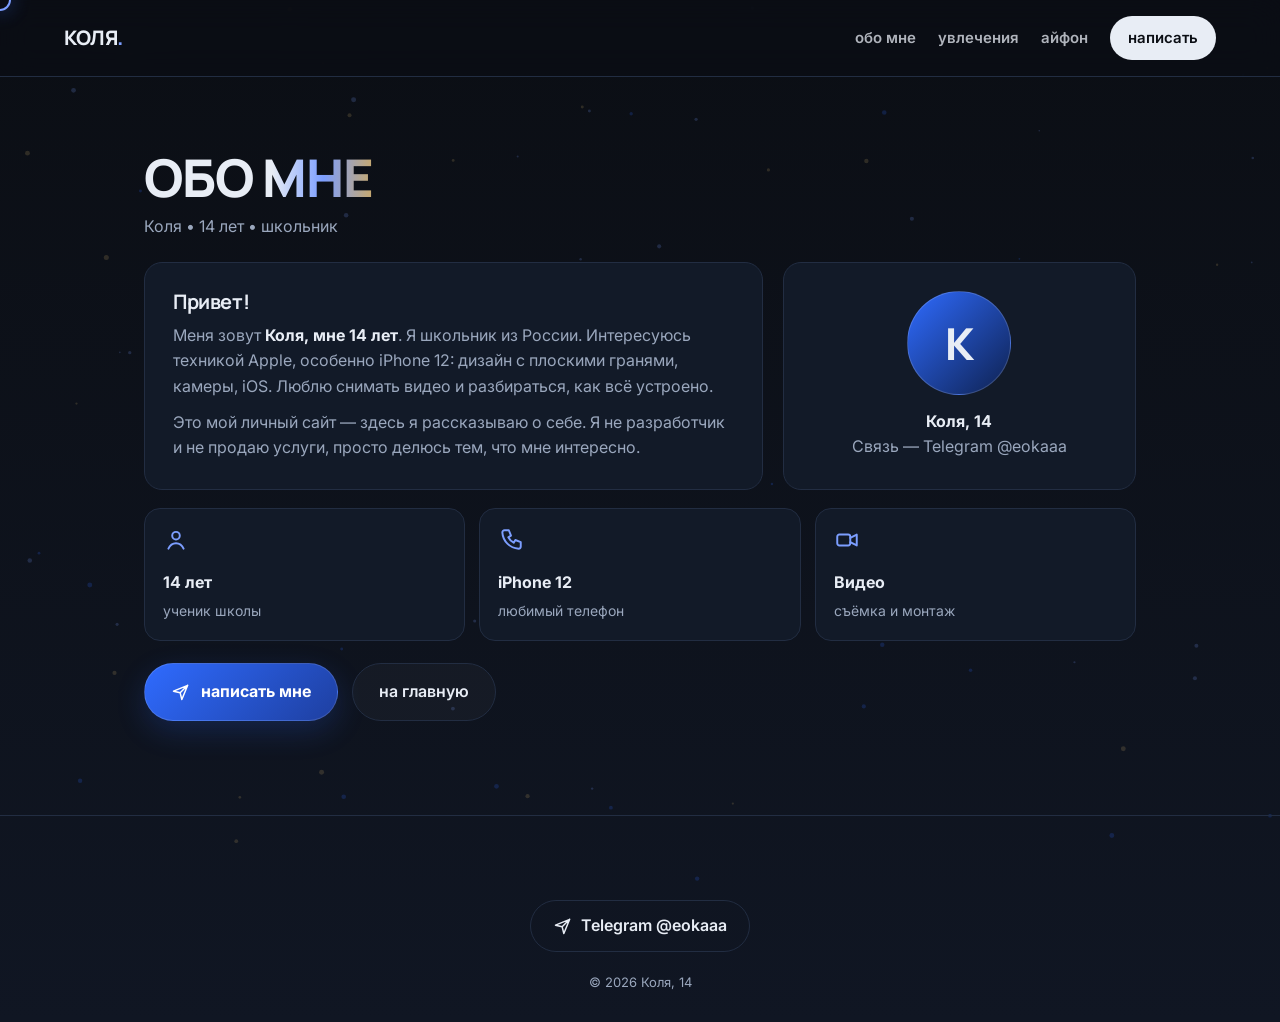
==== about/index.html @ 7e7d18f6 "Kolin site: personal site with iPhone 12 intro, pretty urls, 404, vercel ready" ====
<!DOCTYPE html>
<html lang="ru">
<head>
<meta charset="UTF-8">
<meta name="viewport" content="width=device-width,initial-scale=1">
<title>Обо мне — Коля, 14</title>
<meta name="description" content="Коля, 14 лет: школьник, люблю iPhone 12. Связь — Telegram @eokaaa.">
<link rel="icon" href="/favicon.svg" type="image/svg+xml">
<link href="https://fonts.googleapis.com/css2?family=Manrope:wght@500;700;800&family=Inter:wght@400;500;600&display=swap" rel="stylesheet">
<link rel="stylesheet" href="/assets/css/base.css">
<link rel="stylesheet" href="/assets/css/pages.css">
</head>
<body>
<canvas id="particles"></canvas>
<div class="cursor" id="cursor"></div>
<header class="site-header">
<a class="logo" href="/">КОЛЯ<span>.</span></a>
<nav class="site-nav">
<a data-nav href="/about">обо мне</a>
<a data-nav href="/projects">увлечения</a>
<a data-nav href="/iphone">айфон</a>
<a data-nav href="/contact" class="cta">написать</a>
</nav></header>
<main class="page">
<h1>ОБО <span class="grad">МНЕ</span></h1>
<p class="sec-sub">Коля • 14 лет • школьник</p>
<div class="grid2">
<div class="glass"><h4>Привет!</h4>
<p>Меня зовут <b>Коля, мне 14 лет</b>. Я школьник из России. Интересуюсь техникой Apple, особенно iPhone 12: дизайн с плоскими гранями, камеры, iOS. Люблю снимать видео и разбираться, как всё устроено.</p>
<p style="margin-top:10px">Это мой личный сайт — здесь я рассказываю о себе. Я не разработчик и не продаю услуги, просто делюсь тем, что мне интересно.</p>
</div>
<div class="glass photo-card"><div class="ava">К</div><p><b>Коля, 14</b></p><p>Связь — Telegram @eokaaa</p></div>
</div>
<div class="facts">
<div class="fact"><svg><use href="/assets/icons.svg#i-user"/></svg><b>14 лет</b><p>ученик школы</p></div>
<div class="fact"><svg><use href="/assets/icons.svg#i-phone"/></svg><b>iPhone 12</b><p>любимый телефон</p></div>
<div class="fact"><svg><use href="/assets/icons.svg#i-video"/></svg><b>Видео</b><p>съёмка и монтаж</p></div>
</div>
<div class="hero-btns"><a class="b1" href="https://t.me/eokaaa"><svg class="icon"><use href="/assets/icons.svg#i-tg"/></svg>написать мне</a><a class="b2" href="/">на главную</a></div>
</main>
<footer class="site-footer"><div class="socials"><a href="https://t.me/eokaaa"><svg class="icon"><use href="/assets/icons.svg#i-tg"/></svg>Telegram @eokaaa</a></div>
<p>© <span data-year>2026</span> Коля, 14</p></footer>
<script src="/assets/js/common.js" defer></script>
</body></html>
---- assets/css/base.css ----
/* ============ BASE : солидная гамма + типографика ============ */
:root{
  --bg:#0B0E14;
  --bg2:#101623;
  --ink:#E8EDF5;
  --muted:#9AA7BD;
  --accent:#2F6BFF;
  --accent2:#7C9EFF;
  --gold:#C9A96A;
  --card:#121A28;
  --line:#222D42;
  --radius:18px;
  --font-display:'Manrope',sans-serif;
  --font-body:'Inter',sans-serif;
}
*{margin:0;padding:0;box-sizing:border-box}
html{scroll-behavior:smooth}
body{background:linear-gradient(180deg,var(--bg),var(--bg2));color:var(--ink);font-family:var(--font-body);overflow-x:hidden;min-height:100vh;line-height:1.6}
h1,h2,h3,h4,.logo,.hero h2,.intro-title{font-family:var(--font-display);letter-spacing:-.02em;line-height:1.1}
a{color:inherit}
img,svg{max-width:100%}
::selection{background:var(--accent);color:#fff}
.icon{width:1.25em;height:1.25em;vertical-align:-.25em;flex:none}
.app svg,.dock svg,.specs svg,.notif svg{width:22px;height:22px}
#particles{position:fixed;inset:0;z-index:1;opacity:.35;pointer-events:none}
.cursor{position:fixed;width:22px;height:22px;border:2px solid var(--accent2);border-radius:50%;pointer-events:none;z-index:9999;transform:translate(-50%,-50%);box-shadow:0 0 20px #2F6BFF55}
@media(pointer:coarse){.cursor{display:none}}
.site-header{position:sticky;top:0;z-index:50;display:flex;justify-content:space-between;align-items:center;padding:16px 5vw;background:#0B0E14d9;backdrop-filter:blur(16px);border-bottom:1px solid var(--line)}
.logo{font-weight:800;font-size:20px;text-decoration:none}
.logo span{color:var(--accent2)}
.site-nav{display:flex;gap:22px;align-items:center}
.site-nav a{color:var(--ink);text-decoration:none;opacity:.75;font-weight:600;font-size:15px}
.site-nav a:hover,.site-nav a.active{opacity:1;color:var(--accent2)}
.cta{background:#E8EDF5!important;color:#0B0E14!important;padding:10px 18px;border-radius:100px;font-weight:700;opacity:1!important}
.b1{display:inline-flex;align-items:center;gap:10px;background:linear-gradient(135deg,#2F6BFF,#1E3FA0);padding:15px 26px;border-radius:100px;color:#fff;text-decoration:none;font-weight:700;border:1px solid #ffffff22;cursor:pointer;box-shadow:0 10px 30px #2F6BFF33}
.b1:hover{filter:brightness(1.08)}
.b2{display:inline-flex;align-items:center;gap:10px;border:1px solid var(--line);padding:15px 26px;border-radius:100px;color:var(--ink);text-decoration:none;font-weight:600;background:#ffffff08}
.b2:hover{border-color:var(--accent2)}
.site-footer{padding:64px 5vw 30px;text-align:center;border-top:1px solid var(--line);position:relative;z-index:2}
.socials{display:flex;gap:12px;justify-content:center;margin:20px 0;flex-wrap:wrap}
.socials a{display:inline-flex;align-items:center;gap:8px;border:1px solid var(--line);padding:12px 22px;border-radius:100px;color:var(--ink);text-decoration:none;font-weight:600}
.socials a:hover{background:#E8EDF5;color:#0B0E14;border-color:#E8EDF5}
.site-footer p{color:var(--muted);font-size:13px}
.sec-sub{color:var(--muted);margin:-12px 0 22px}
.grad{background:linear-gradient(92deg,#E8EDF5 10%,#7C9EFF 55%,#C9A96A 100%);-webkit-background-clip:text;background-clip:text;color:transparent}
---- assets/css/pages.css ----
/* ============ PAGES : спокойные секции ============ */
#site{position:relative;z-index:2;opacity:0;visibility:hidden}
.page{position:relative;z-index:2;padding:72px 5vw;max-width:1120px;margin:0 auto}
.page h1,.page h3,section h3{font-size:clamp(30px,4.6vw,52px);margin-bottom:20px;font-weight:800}
.hero{padding:84px 5vw 30px;min-height:80vh;position:relative;z-index:2;max-width:1120px;margin:0 auto}
.hero-badge{display:inline-flex;align-items:center;gap:8px;border:1px solid var(--line);background:#ffffff08;padding:8px 16px;border-radius:100px;font-size:13px;margin-bottom:22px;color:var(--muted)}
.hero-badge i{width:8px;height:8px;border-radius:50%;background:var(--gold);display:inline-block}
.hero h2{font-size:clamp(44px,8vw,104px);font-weight:800}
.typed-wrap{font-size:20px;margin:18px 0;min-height:32px;color:var(--muted)}
.typed-wrap #typed{color:var(--ink);font-weight:600}
.caret{animation:blink 1s infinite}
@keyframes blink{50%{opacity:0}}
.hero-btns{display:flex;gap:14px;margin:22px 0;flex-wrap:wrap}
.marquee{margin-top:56px;border-top:1px solid var(--line);border-bottom:1px solid var(--line);overflow:hidden;white-space:nowrap;padding:14px 0;font-family:var(--font-display);color:var(--muted);font-weight:700;letter-spacing:.08em;font-size:14px}
.marquee-inner{display:inline-block;animation:mq 18s linear infinite}
@keyframes mq{to{transform:translateX(-50%)}}
section{padding:64px 5vw;position:relative;z-index:2;max-width:1120px;margin:0 auto}
.grid2{display:grid;grid-template-columns:1.4fr .8fr;gap:20px}
.glass{background:var(--card);border:1px solid var(--line);border-radius:var(--radius);padding:28px}
.glass h4{margin-bottom:10px;font-size:20px}
.glass p{color:var(--muted)}
.glass p b,.glass b{color:var(--ink)}
.stats{display:flex;gap:26px;margin-top:20px;flex-wrap:wrap}
.stats b{font-size:30px;display:block;color:var(--ink)}
.stats span{color:var(--muted);font-size:13px}
.photo-card{text-align:center}
.ava{width:104px;height:104px;margin:0 auto 14px;border-radius:50%;background:linear-gradient(135deg,#2F6BFF,#0E2150);border:1px solid #ffffff2a;display:flex;align-items:center;justify-content:center;font-size:44px;font-weight:800;font-family:var(--font-display)}
.facts{display:grid;grid-template-columns:repeat(auto-fit,minmax(210px,1fr));gap:14px;margin-top:18px}
.fact{background:var(--card);border:1px solid var(--line);border-radius:16px;padding:18px}
.fact svg{width:26px;height:26px;color:var(--accent2)}
.fact b{display:block;margin:10px 0 4px}
.fact p{color:var(--muted);font-size:14px}
.proj-grid{display:grid;grid-template-columns:repeat(auto-fit,minmax(260px,1fr));gap:18px}
.proj{background:var(--card);border:1px solid var(--line);border-radius:18px;padding:22px;transition:.3s}
.proj:hover{transform:translateY(-6px);border-color:var(--accent2)}
.proj-img{height:120px;border-radius:14px;display:flex;align-items:center;justify-content:center;margin-bottom:14px;background:linear-gradient(135deg,#16233D,#0B0E14);border:1px solid var(--line)}
.proj-img svg{width:44px;height:44px;color:var(--accent2)}
.p2 svg{color:var(--gold)}
.p3 svg{color:#9AA7BD}
.proj b{font-size:18px}
.proj p{color:var(--muted);font-size:15px;margin-top:6px}
.iphone-sec{background:linear-gradient(180deg,transparent,#2F6BFF14,transparent);max-width:none}
.iphone-sec-inner{max-width:1120px;margin:0 auto}
.showcase{display:grid;grid-template-columns:auto 1fr;gap:40px;align-items:center}
.dots{display:flex;gap:12px;margin:12px 0 18px}
.dots button{width:36px;height:36px;border-radius:50%;background:var(--cc);border:2px solid #ffffff33;cursor:pointer}
.dots button.active{border-color:#fff;box-shadow:0 0 0 3px #ffffff22}
.specs{list-style:none;margin-bottom:18px;line-height:2.1;color:var(--muted)}
.specs li{display:flex;align-items:center;gap:10px}
.specs svg{color:var(--accent2)}
.specs b{color:var(--ink);font-weight:600}
.err-page{min-height:100vh;display:flex;align-items:center;justify-content:center;position:relative;z-index:2;padding:40px 5vw;text-align:center}
.err-card{max-width:700px}
.err-code{font-family:var(--font-display);font-size:clamp(84px,18vw,190px);font-weight:800;line-height:1;color:#E8EDF5;letter-spacing:-.04em}
.err-phone{display:flex;justify-content:center;margin:10px 0}
.err-phone svg{width:72px;height:72px;color:var(--gold)}
.err-card h1{font-size:clamp(24px,3.6vw,38px);margin:10px 0}
.err-card p{color:var(--muted);margin-bottom:24px}
.err-actions{display:flex;gap:12px;justify-content:center;flex-wrap:wrap}
.tg-card{display:flex;align-items:center;gap:16px;justify-content:center;background:var(--card);border:1px solid var(--line);border-radius:var(--radius);padding:22px;max-width:520px;margin:24px auto;text-align:left}
.tg-card svg{width:40px;height:40px;color:var(--accent2)}
.tg-card small{color:var(--muted);display:block}
.tg-card a{font-size:20px;font-weight:800;text-decoration:none}
.tg-card a:hover{color:var(--accent2)}
@media(max-width:800px){
  .grid2,.showcase{grid-template-columns:1fr}
  .site-nav a:not(.cta){display:none}
}
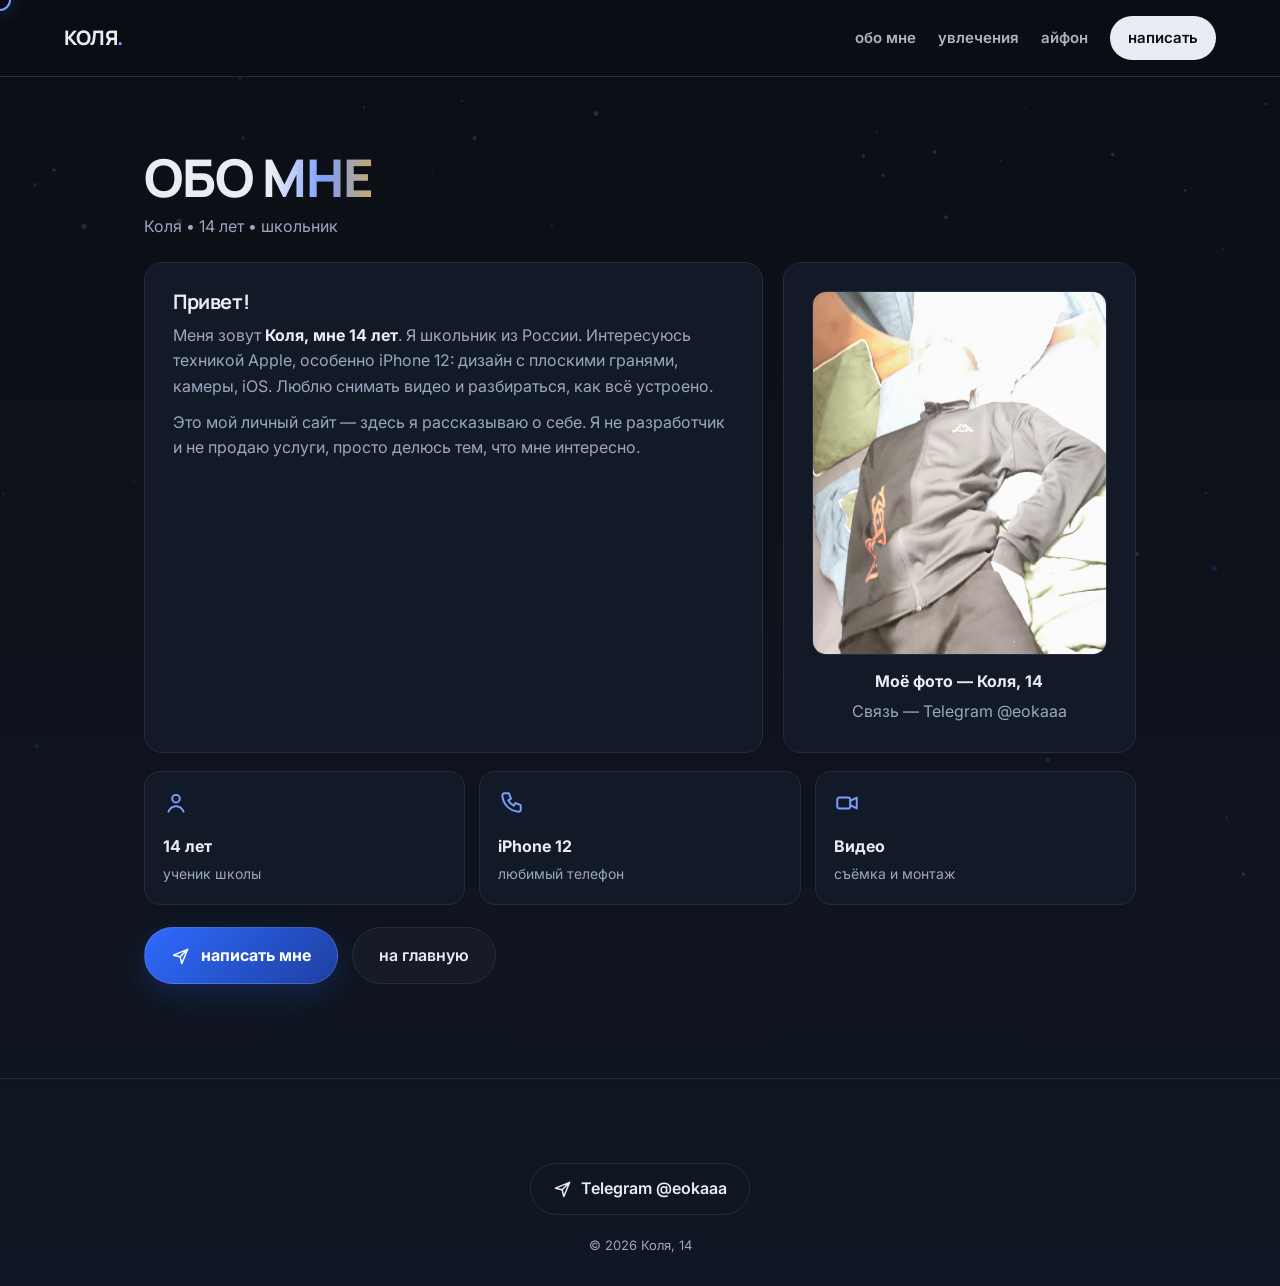
==== commit e9c91ea0: "3D iPhone arena Android vs RTX 5090 + photo Kolya" ====
--- a/about/index.html
+++ b/about/index.html
@@ -29,7 +29,7 @@
 <p>Меня зовут <b>Коля, мне 14 лет</b>. Я школьник из России. Интересуюсь техникой Apple, особенно iPhone 12: дизайн с плоскими гранями, камеры, iOS. Люблю снимать видео и разбираться, как всё устроено.</p>
 <p style="margin-top:10px">Это мой личный сайт — здесь я рассказываю о себе. Я не разработчик и не продаю услуги, просто делюсь тем, что мне интересно.</p>
 </div>
-<div class="glass photo-card"><div class="ava">К</div><p><b>Коля, 14</b></p><p>Связь — Telegram @eokaaa</p></div>
+<div class="glass photo-card"><img class="my-photo" src="/assets/img/kolya.jpg" alt="Моё фото — Коля, 14" loading="lazy"><p><b>Моё фото — Коля, 14</b></p><p>Связь — Telegram @eokaaa</p></div>
 </div>
 <div class="facts">
 <div class="fact"><svg><use href="/assets/icons.svg#i-user"/></svg><b>14 лет</b><p>ученик школы</p></div>
--- a/assets/css/pages.css
+++ b/assets/css/pages.css
@@ -23,7 +23,9 @@
 .stats{display:flex;gap:26px;margin-top:20px;flex-wrap:wrap}
 .stats b{font-size:30px;display:block;color:var(--ink)}
 .stats span{color:var(--muted);font-size:13px}
-.photo-card{text-align:center}
+.photo-card{text-align:center;overflow:hidden}
+.my-photo{display:block;width:100%;max-height:380px;object-fit:cover;border-radius:14px;border:1px solid var(--line);margin-bottom:14px;background:#0B0E14}
+.photo-card p{margin-top:4px}
 .ava{width:104px;height:104px;margin:0 auto 14px;border-radius:50%;background:linear-gradient(135deg,#2F6BFF,#0E2150);border:1px solid #ffffff2a;display:flex;align-items:center;justify-content:center;font-size:44px;font-weight:800;font-family:var(--font-display)}
 .facts{display:grid;grid-template-columns:repeat(auto-fit,minmax(210px,1fr));gap:14px;margin-top:18px}
 .fact{background:var(--card);border:1px solid var(--line);border-radius:16px;padding:18px}
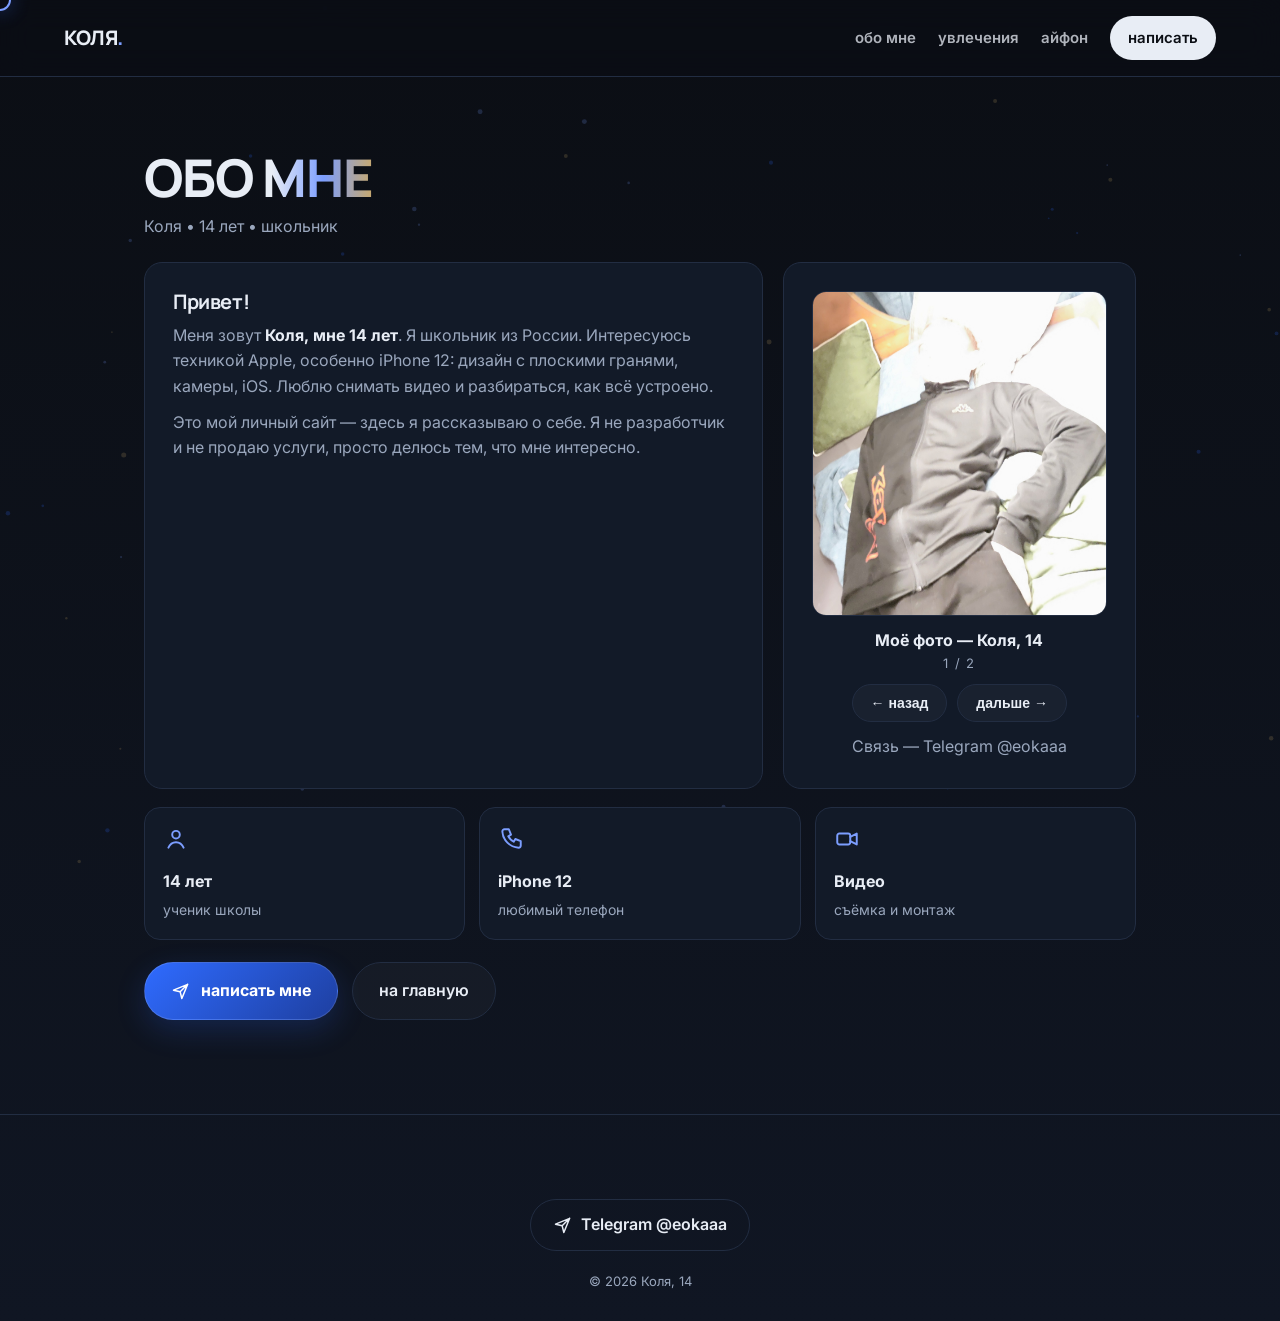
==== commit 7aae5463: "Photo switcher: kolya-2 + prev/next in My photo" ====
--- a/about/index.html
+++ b/about/index.html
@@ -29,7 +29,7 @@
 <p>Меня зовут <b>Коля, мне 14 лет</b>. Я школьник из России. Интересуюсь техникой Apple, особенно iPhone 12: дизайн с плоскими гранями, камеры, iOS. Люблю снимать видео и разбираться, как всё устроено.</p>
 <p style="margin-top:10px">Это мой личный сайт — здесь я рассказываю о себе. Я не разработчик и не продаю услуги, просто делюсь тем, что мне интересно.</p>
 </div>
-<div class="glass photo-card"><img class="my-photo" src="/assets/img/kolya.jpg" alt="Моё фото — Коля, 14" loading="lazy"><p><b>Моё фото — Коля, 14</b></p><p>Связь — Telegram @eokaaa</p></div>
+<div class="glass photo-card"><div class="photo-frame"><img class="my-photo is-active" src="/assets/img/kolya.jpg" alt="Моё фото — Коля, 14" loading="lazy"><img class="my-photo" src="/assets/img/kolya-2.jpg" alt="Моё фото 2 — Коля, 14" loading="lazy"></div><p><b>Моё фото — Коля, 14</b></p><p class="photo-count"><span data-photo-cur>1</span> / 2</p><div class="photo-nav"><button class="b2 photo-prev" type="button">← назад</button><button class="b2 photo-next" type="button">дальше →</button></div><p>Связь — Telegram @eokaaa</p></div>
 </div>
 <div class="facts">
 <div class="fact"><svg><use href="/assets/icons.svg#i-user"/></svg><b>14 лет</b><p>ученик школы</p></div>
--- a/assets/css/pages.css
+++ b/assets/css/pages.css
@@ -24,8 +24,12 @@
 .stats b{font-size:30px;display:block;color:var(--ink)}
 .stats span{color:var(--muted);font-size:13px}
 .photo-card{text-align:center;overflow:hidden}
-.my-photo{display:block;width:100%;max-height:380px;object-fit:cover;border-radius:14px;border:1px solid var(--line);margin-bottom:14px;background:#0B0E14}
-.photo-card p{margin-top:4px}
+.photo-frame{position:relative;border-radius:14px;overflow:hidden;border:1px solid var(--line);margin-bottom:12px;background:#0B0E14;aspect-ratio:4/4.4}
+.my-photo{position:absolute;inset:0;width:100%;height:100%;object-fit:cover;opacity:0;transform:scale(1.04);transition:opacity .45s ease,transform .45s ease}
+.my-photo.is-active{position:relative;opacity:1;transform:none}
+.photo-count{color:var(--muted);font-size:13px;letter-spacing:.1em}
+.photo-nav{display:flex;gap:10px;justify-content:center;margin:10px 0 12px}
+.photo-nav .b2{padding:10px 18px;font-size:14px;cursor:pointer}
 .ava{width:104px;height:104px;margin:0 auto 14px;border-radius:50%;background:linear-gradient(135deg,#2F6BFF,#0E2150);border:1px solid #ffffff2a;display:flex;align-items:center;justify-content:center;font-size:44px;font-weight:800;font-family:var(--font-display)}
 .facts{display:grid;grid-template-columns:repeat(auto-fit,minmax(210px,1fr));gap:14px;margin-top:18px}
 .fact{background:var(--card);border:1px solid var(--line);border-radius:16px;padding:18px}
